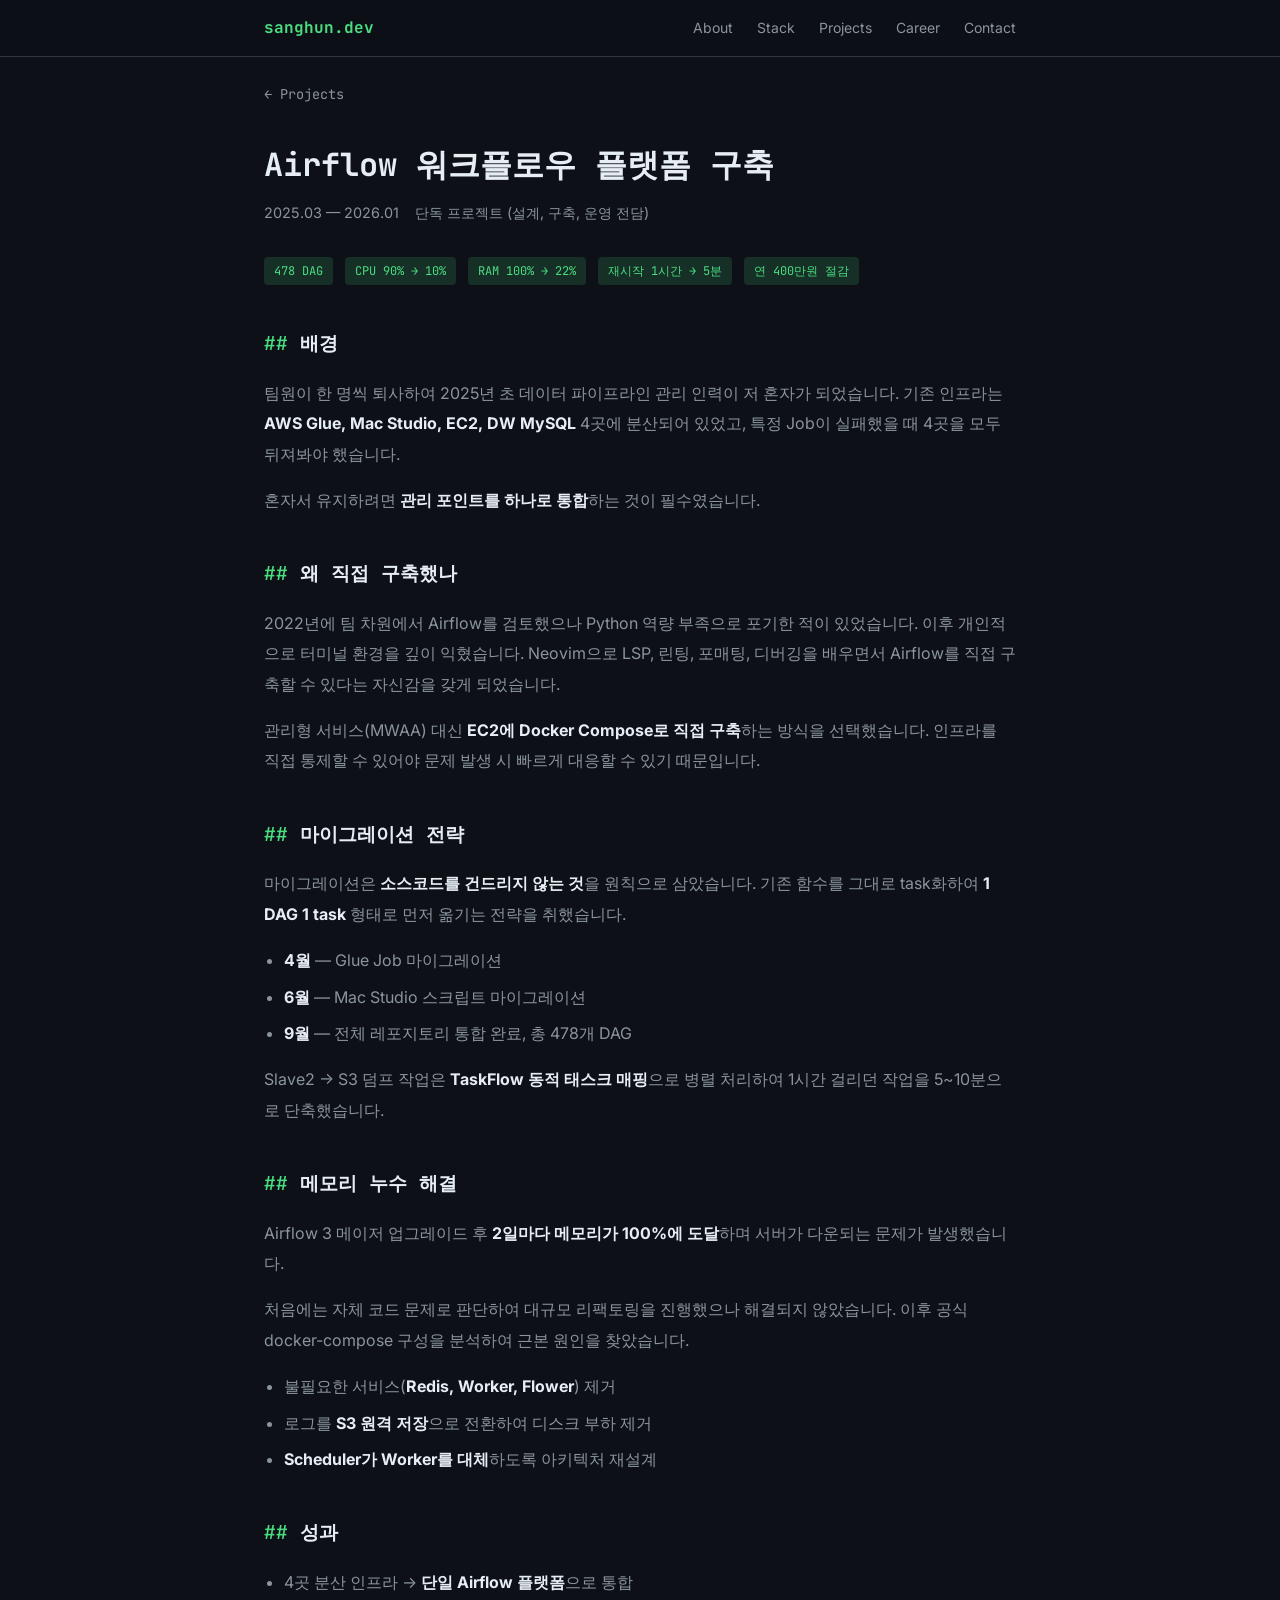
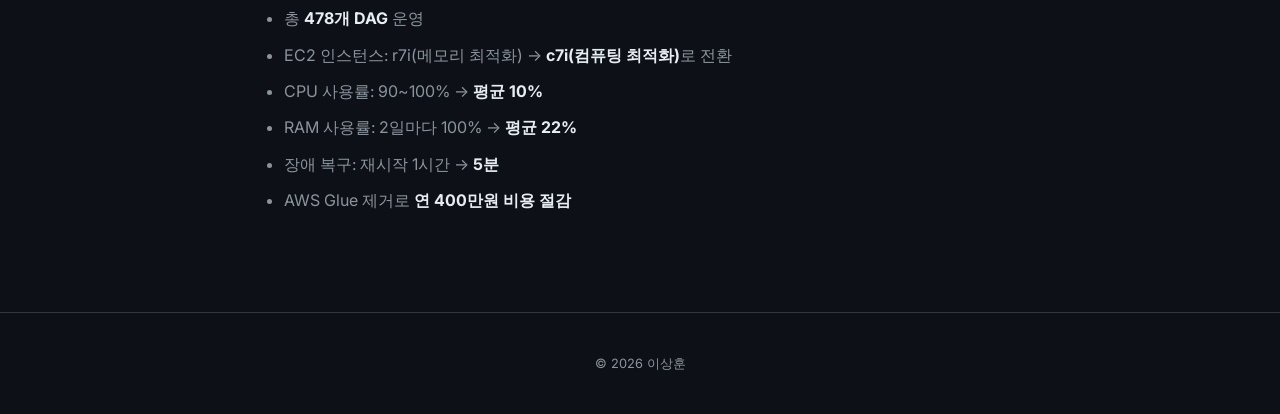
==== projects/airflow.html @ db4880f9 "initial: DE 포트폴리오 사이트 - 메인 페이지: Hero, About, Tech Stack, Projects(5), Career Timeline, Contact - 프로젝" ====
<!DOCTYPE html>
<html lang="ko">
<head>
  <meta charset="UTF-8">
  <meta name="viewport" content="width=device-width, initial-scale=1.0">
  <title>Airflow 워크플로우 플랫폼 구축 | sanghun.dev</title>
  <link rel="stylesheet" href="../css/style.css">
</head>
<body>

  <!-- Navigation -->
  <nav class="nav">
    <div class="nav__inner">
      <a href="../index.html" class="nav__logo">sanghun.dev</a>
      <ul class="nav__links">
        <li><a href="../index.html#about">About</a></li>
        <li><a href="../index.html#stack">Stack</a></li>
        <li><a href="../index.html#projects">Projects</a></li>
        <li><a href="../index.html#career">Career</a></li>
        <li><a href="../index.html#contact">Contact</a></li>
      </ul>
    </div>
  </nav>

  <!-- Project Detail -->
  <section class="project-detail">
    <div class="container">
      <a href="../index.html#projects" class="project-detail__back">&larr; Projects</a>
      <h1 class="project-detail__title">Airflow 워크플로우 플랫폼 구축</h1>
      <div class="project-detail__meta">
        <span>2025.03 &mdash; 2026.01</span>
        <span>단독 프로젝트 (설계, 구축, 운영 전담)</span>
      </div>
      <div class="project-detail__metrics-bar">
        <span class="metric">478 DAG</span>
        <span class="metric">CPU 90% &rarr; 10%</span>
        <span class="metric">RAM 100% &rarr; 22%</span>
        <span class="metric">재시작 1시간 &rarr; 5분</span>
        <span class="metric">연 400만원 절감</span>
      </div>

      <div class="project-detail__content">
        <h2>배경</h2>
        <p>
          팀원이 한 명씩 퇴사하여 2025년 초 데이터 파이프라인 관리 인력이 저 혼자가 되었습니다.
          기존 인프라는 <strong>AWS Glue, Mac Studio, EC2, DW MySQL</strong> 4곳에 분산되어 있었고,
          특정 Job이 실패했을 때 4곳을 모두 뒤져봐야 했습니다.
        </p>
        <p>
          혼자서 유지하려면 <strong>관리 포인트를 하나로 통합</strong>하는 것이 필수였습니다.
        </p>

        <h2>왜 직접 구축했나</h2>
        <p>
          2022년에 팀 차원에서 Airflow를 검토했으나 Python 역량 부족으로 포기한 적이 있었습니다.
          이후 개인적으로 터미널 환경을 깊이 익혔습니다.
          Neovim으로 LSP, 린팅, 포매팅, 디버깅을 배우면서
          Airflow를 직접 구축할 수 있다는 자신감을 갖게 되었습니다.
        </p>
        <p>
          관리형 서비스(MWAA) 대신 <strong>EC2에 Docker Compose로 직접 구축</strong>하는 방식을 선택했습니다.
          인프라를 직접 통제할 수 있어야 문제 발생 시 빠르게 대응할 수 있기 때문입니다.
        </p>

        <h2>마이그레이션 전략</h2>
        <p>
          마이그레이션은 <strong>소스코드를 건드리지 않는 것</strong>을 원칙으로 삼았습니다.
          기존 함수를 그대로 task화하여 <strong>1 DAG 1 task</strong> 형태로 먼저 옮기는 전략을 취했습니다.
        </p>
        <ul>
          <li><strong>4월</strong> &mdash; Glue Job 마이그레이션</li>
          <li><strong>6월</strong> &mdash; Mac Studio 스크립트 마이그레이션</li>
          <li><strong>9월</strong> &mdash; 전체 레포지토리 통합 완료, 총 478개 DAG</li>
        </ul>
        <p>
          Slave2 &rarr; S3 덤프 작업은 <strong>TaskFlow 동적 태스크 매핑</strong>으로 병렬 처리하여
          1시간 걸리던 작업을 5~10분으로 단축했습니다.
        </p>

        <h2>메모리 누수 해결</h2>
        <p>
          Airflow 3 메이저 업그레이드 후 <strong>2일마다 메모리가 100%에 도달</strong>하며 서버가 다운되는 문제가 발생했습니다.
        </p>
        <p>
          처음에는 자체 코드 문제로 판단하여 대규모 리팩토링을 진행했으나 해결되지 않았습니다.
          이후 공식 docker-compose 구성을 분석하여 근본 원인을 찾았습니다.
        </p>
        <ul>
          <li>불필요한 서비스(<strong>Redis, Worker, Flower</strong>) 제거</li>
          <li>로그를 <strong>S3 원격 저장</strong>으로 전환하여 디스크 부하 제거</li>
          <li><strong>Scheduler가 Worker를 대체</strong>하도록 아키텍처 재설계</li>
        </ul>

        <h2>성과</h2>
        <ul>
          <li>4곳 분산 인프라 &rarr; <strong>단일 Airflow 플랫폼</strong>으로 통합</li>
          <li>총 <strong>478개 DAG</strong> 운영</li>
          <li>EC2 인스턴스: r7i(메모리 최적화) &rarr; <strong>c7i(컴퓨팅 최적화)</strong>로 전환</li>
          <li>CPU 사용률: 90~100% &rarr; <strong>평균 10%</strong></li>
          <li>RAM 사용률: 2일마다 100% &rarr; <strong>평균 22%</strong></li>
          <li>장애 복구: 재시작 1시간 &rarr; <strong>5분</strong></li>
          <li>AWS Glue 제거로 <strong>연 400만원 비용 절감</strong></li>
        </ul>
      </div>
    </div>
  </section>

  <!-- Footer -->
  <footer class="footer">
    <div class="container">
      <p>&copy; 2026 이상훈</p>
    </div>
  </footer>

  <script src="../js/main.js"></script>
</body>
</html>
---- css/style.css ----
@import url('https://fonts.googleapis.com/css2?family=Inter:wght@400;500;600&family=JetBrains+Mono:wght@400;500;700&display=swap');

:root {
  --bg-primary: #0d1117;
  --bg-secondary: #161b22;
  --text-primary: #e6edf3;
  --text-secondary: #8b949e;
  --accent: #4ade80;
  --accent-dim: rgba(74, 222, 128, 0.15);
  --border: #30363d;
  --max-width: 800px;
}

*,
*::before,
*::after {
  margin: 0;
  padding: 0;
  box-sizing: border-box;
}

html {
  scroll-behavior: smooth;
}

body {
  font-family: 'Inter', sans-serif;
  background: var(--bg-primary);
  color: var(--text-primary);
  line-height: 1.7;
  -webkit-font-smoothing: antialiased;
}

/* --- Navigation --- */

.nav {
  position: fixed;
  top: 0;
  left: 0;
  right: 0;
  z-index: 100;
  background: rgba(13, 17, 23, 0.85);
  backdrop-filter: blur(12px);
  border-bottom: 1px solid var(--border);
}

.nav__inner {
  max-width: var(--max-width);
  margin: 0 auto;
  padding: 0 24px;
  display: flex;
  align-items: center;
  justify-content: space-between;
  height: 56px;
}

.nav__logo {
  font-family: 'JetBrains Mono', monospace;
  font-weight: 700;
  font-size: 1rem;
  color: var(--accent);
  text-decoration: none;
}

.nav__links {
  display: flex;
  gap: 24px;
  list-style: none;
}

.nav__links a {
  color: var(--text-secondary);
  text-decoration: none;
  font-size: 0.875rem;
  transition: color 0.2s;
}

.nav__links a:hover,
.nav__links a.active {
  color: var(--text-primary);
}

/* --- Layout --- */

.container {
  max-width: var(--max-width);
  margin: 0 auto;
  padding: 0 24px;
}

section {
  padding: 80px 0;
}

/* --- Hero --- */

.hero {
  min-height: 100vh;
  display: flex;
  align-items: center;
  padding-top: 56px;
}

.hero__greeting {
  font-family: 'JetBrains Mono', monospace;
  color: var(--accent);
  font-size: 1rem;
  margin-bottom: 16px;
}

.hero__name {
  font-family: 'JetBrains Mono', monospace;
  font-size: 2.5rem;
  font-weight: 700;
  margin-bottom: 12px;
}

.hero__tagline {
  font-size: 1.125rem;
  color: var(--text-secondary);
  max-width: 600px;
  margin-bottom: 32px;
}

.hero__links {
  display: flex;
  gap: 16px;
}

.hero__links a {
  color: var(--text-secondary);
  text-decoration: none;
  font-family: 'JetBrains Mono', monospace;
  font-size: 0.875rem;
  padding: 8px 16px;
  border: 1px solid var(--border);
  border-radius: 6px;
  transition: all 0.2s;
}

.hero__links a:hover {
  color: var(--accent);
  border-color: var(--accent);
}

/* --- Section Headings --- */

.section-title {
  font-family: 'JetBrains Mono', monospace;
  font-size: 1.5rem;
  font-weight: 700;
  margin-bottom: 8px;
}

.section-title::before {
  content: '# ';
  color: var(--accent);
}

.section-subtitle {
  color: var(--text-secondary);
  font-size: 0.9rem;
  margin-bottom: 40px;
}

/* --- About --- */

.about__text {
  color: var(--text-secondary);
  font-size: 1rem;
  line-height: 1.8;
}

.about__text strong {
  color: var(--text-primary);
}

/* --- Tech Stack --- */

.tech-grid {
  display: flex;
  flex-wrap: wrap;
  gap: 10px;
}

.tech-tag {
  font-family: 'JetBrains Mono', monospace;
  font-size: 0.8rem;
  padding: 6px 14px;
  background: var(--bg-secondary);
  border: 1px solid var(--border);
  border-radius: 20px;
  color: var(--text-secondary);
  transition: all 0.2s;
}

.tech-tag:hover {
  border-color: var(--accent);
  color: var(--accent);
}

.tech-category {
  font-family: 'JetBrains Mono', monospace;
  font-size: 0.75rem;
  color: var(--accent);
  margin-bottom: 10px;
  margin-top: 24px;
}

.tech-category:first-child {
  margin-top: 0;
}

/* --- Projects --- */

.projects-grid {
  display: flex;
  flex-direction: column;
  gap: 16px;
}

.project-card {
  display: block;
  text-decoration: none;
  color: inherit;
  padding: 24px;
  background: var(--bg-secondary);
  border: 1px solid var(--border);
  border-radius: 8px;
  transition: all 0.2s;
}

.project-card:hover {
  border-color: var(--accent);
  transform: translateY(-2px);
}

.project-card__header {
  display: flex;
  justify-content: space-between;
  align-items: baseline;
  margin-bottom: 8px;
}

.project-card__title {
  font-family: 'JetBrains Mono', monospace;
  font-size: 1rem;
  font-weight: 600;
}

.project-card__period {
  font-size: 0.8rem;
  color: var(--text-secondary);
  font-family: 'JetBrains Mono', monospace;
}

.project-card__desc {
  color: var(--text-secondary);
  font-size: 0.9rem;
  margin-bottom: 12px;
}

.project-card__metrics {
  display: flex;
  flex-wrap: wrap;
  gap: 8px;
}

.metric {
  font-family: 'JetBrains Mono', monospace;
  font-size: 0.75rem;
  padding: 4px 10px;
  background: var(--accent-dim);
  color: var(--accent);
  border-radius: 4px;
}

/* --- Career Timeline --- */

.timeline {
  position: relative;
  padding-left: 24px;
}

.timeline::before {
  content: '';
  position: absolute;
  left: 0;
  top: 0;
  bottom: 0;
  width: 2px;
  background: var(--border);
}

.timeline__item {
  position: relative;
  padding-bottom: 32px;
}

.timeline__item:last-child {
  padding-bottom: 0;
}

.timeline__item::before {
  content: '';
  position: absolute;
  left: -28px;
  top: 6px;
  width: 10px;
  height: 10px;
  border-radius: 50%;
  background: var(--accent);
  border: 2px solid var(--bg-primary);
}

.timeline__year {
  font-family: 'JetBrains Mono', monospace;
  font-size: 0.8rem;
  color: var(--accent);
  margin-bottom: 4px;
}

.timeline__title {
  font-weight: 600;
  font-size: 0.95rem;
  margin-bottom: 4px;
}

.timeline__desc {
  color: var(--text-secondary);
  font-size: 0.85rem;
}

/* --- Contact --- */

.contact__links {
  display: flex;
  gap: 16px;
}

.contact__link {
  color: var(--text-secondary);
  text-decoration: none;
  font-family: 'JetBrains Mono', monospace;
  font-size: 0.9rem;
  padding: 12px 24px;
  border: 1px solid var(--border);
  border-radius: 6px;
  transition: all 0.2s;
}

.contact__link:hover {
  color: var(--accent);
  border-color: var(--accent);
}

/* --- Project Detail Page --- */

.project-detail {
  padding-top: 80px;
}

.project-detail__back {
  display: inline-block;
  color: var(--text-secondary);
  text-decoration: none;
  font-family: 'JetBrains Mono', monospace;
  font-size: 0.85rem;
  margin-bottom: 32px;
  transition: color 0.2s;
}

.project-detail__back:hover {
  color: var(--accent);
}

.project-detail__title {
  font-family: 'JetBrains Mono', monospace;
  font-size: 2rem;
  font-weight: 700;
  margin-bottom: 8px;
}

.project-detail__meta {
  color: var(--text-secondary);
  font-size: 0.9rem;
  margin-bottom: 32px;
  display: flex;
  gap: 16px;
  flex-wrap: wrap;
}

.project-detail__content {
  color: var(--text-secondary);
  font-size: 1rem;
  line-height: 1.9;
}

.project-detail__content h2 {
  font-family: 'JetBrains Mono', monospace;
  font-size: 1.2rem;
  font-weight: 600;
  color: var(--text-primary);
  margin-top: 40px;
  margin-bottom: 16px;
}

.project-detail__content h2::before {
  content: '## ';
  color: var(--accent);
}

.project-detail__content p {
  margin-bottom: 16px;
}

.project-detail__content ul {
  padding-left: 20px;
  margin-bottom: 16px;
}

.project-detail__content li {
  margin-bottom: 6px;
}

.project-detail__content strong {
  color: var(--text-primary);
}

.project-detail__metrics-bar {
  display: flex;
  flex-wrap: wrap;
  gap: 12px;
  margin-bottom: 40px;
}

/* --- Fade-in animation --- */

.fade-in {
  opacity: 0;
  transform: translateY(20px);
  transition: opacity 0.6s ease, transform 0.6s ease;
}

.fade-in.visible {
  opacity: 1;
  transform: translateY(0);
}

/* --- Footer --- */

.footer {
  text-align: center;
  padding: 40px 0;
  color: var(--text-secondary);
  font-size: 0.8rem;
  border-top: 1px solid var(--border);
}

/* --- Responsive --- */

@media (max-width: 640px) {
  .hero__name {
    font-size: 1.75rem;
  }

  .hero__tagline {
    font-size: 1rem;
  }

  section {
    padding: 60px 0;
  }

  .nav__links {
    gap: 16px;
  }

  .nav__links a {
    font-size: 0.8rem;
  }

  .project-card__header {
    flex-direction: column;
    gap: 4px;
  }

  .project-detail__title {
    font-size: 1.5rem;
  }

  .contact__links {
    flex-direction: column;
  }
}
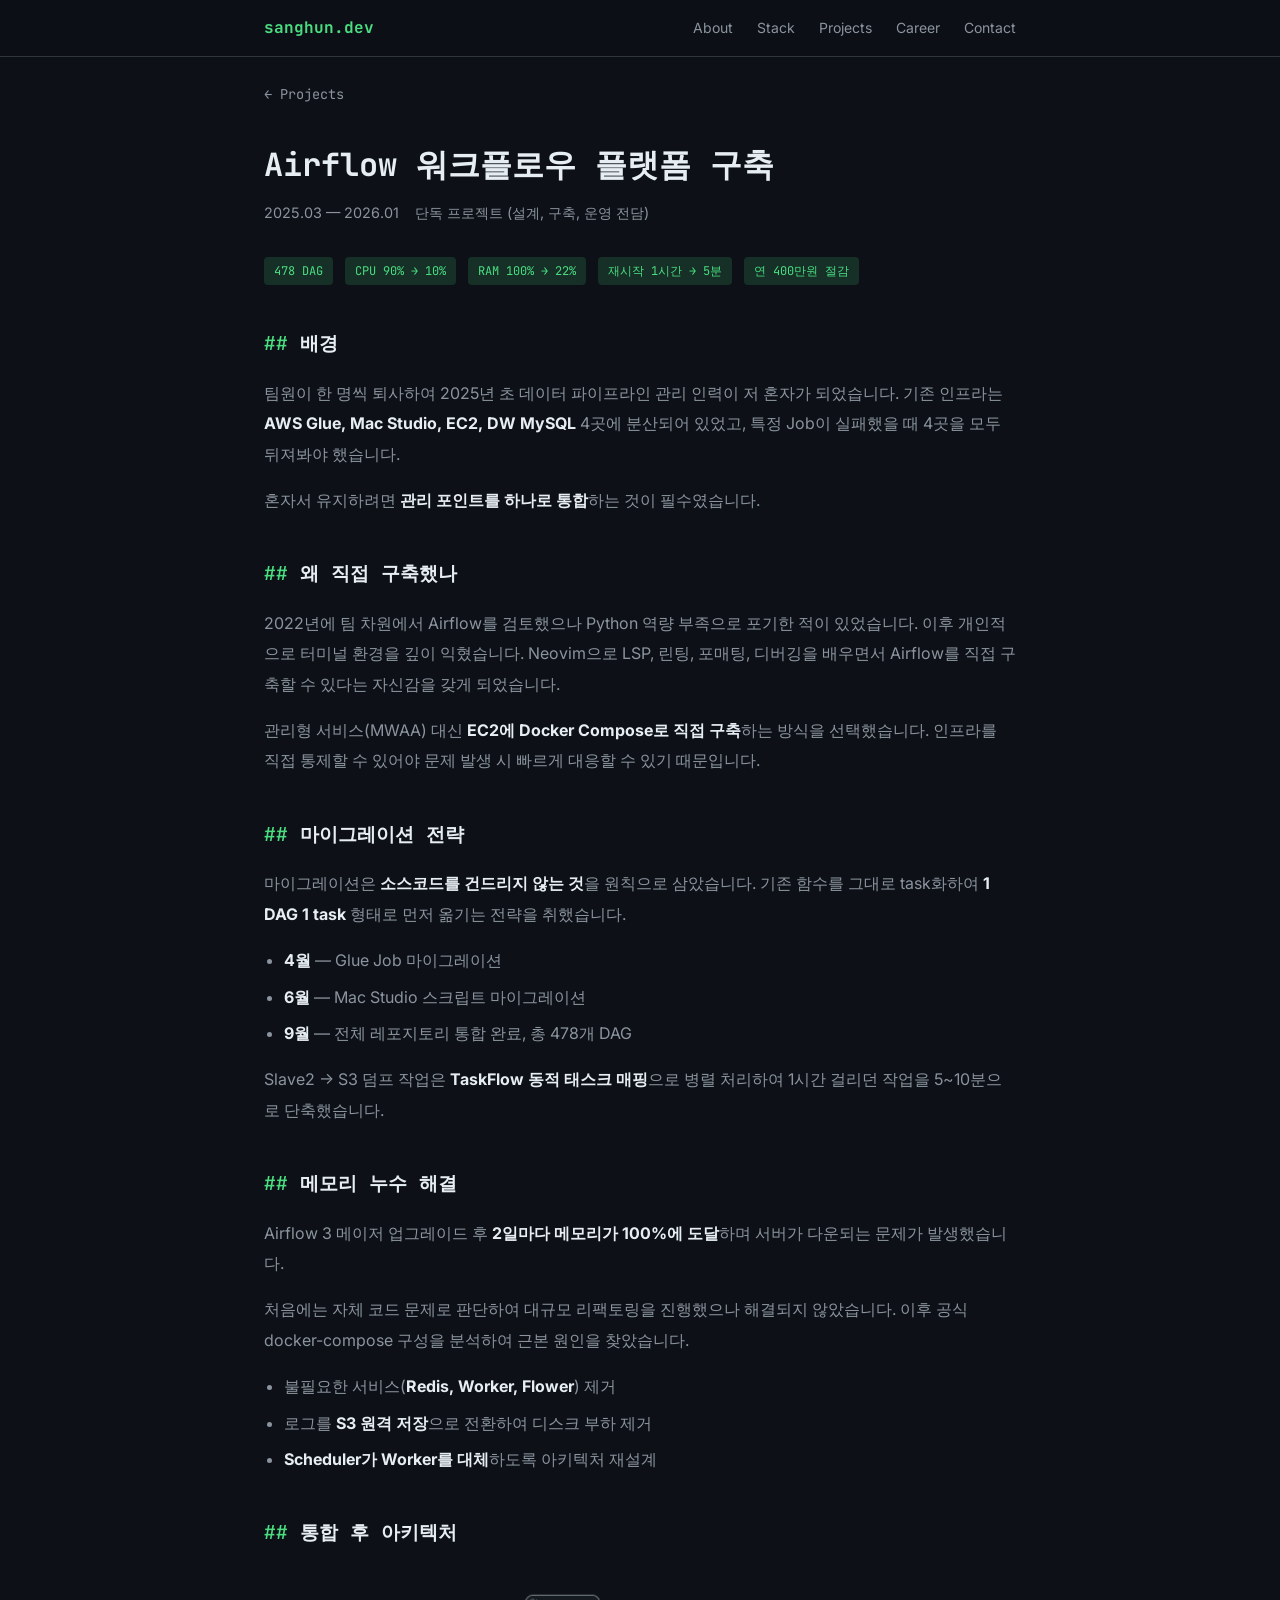
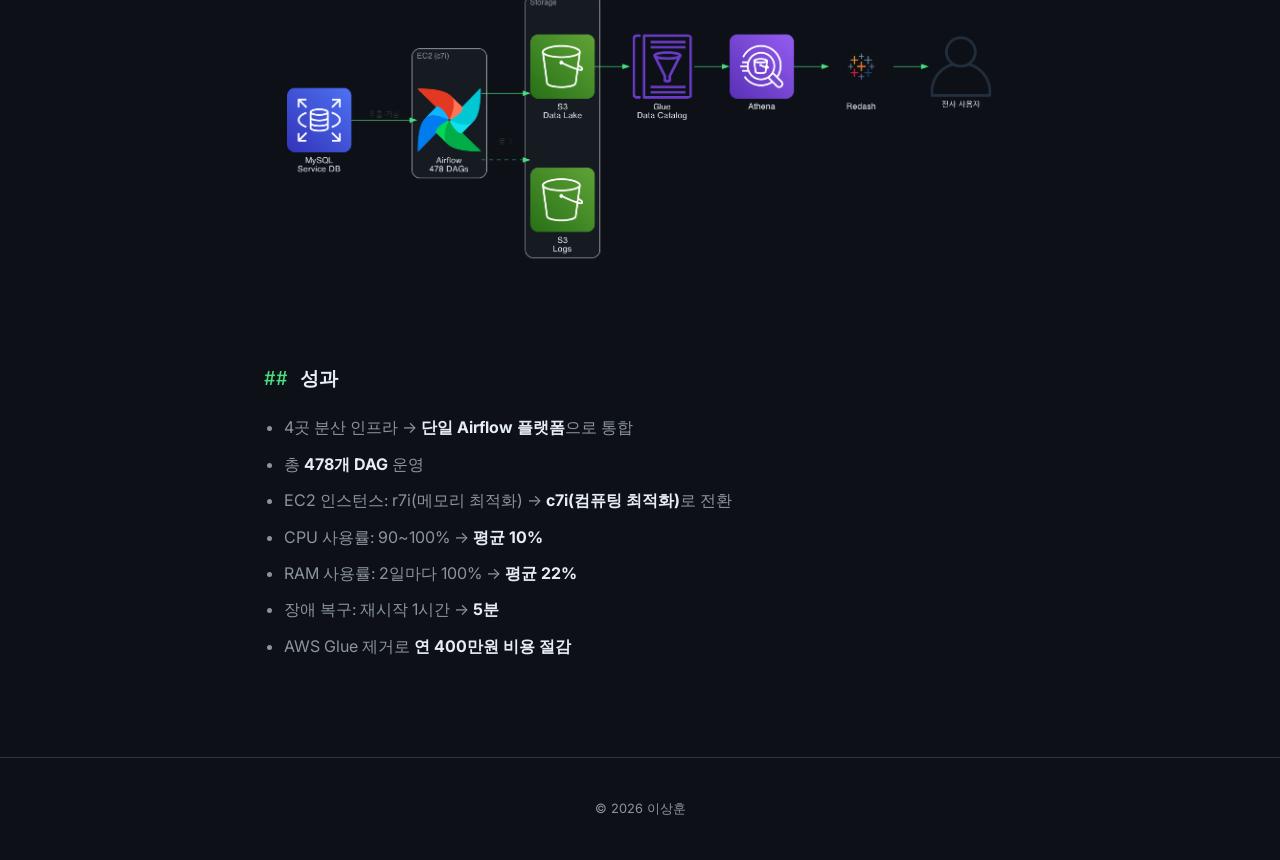
==== commit c9df1783: "career 레포 기반 콘텐츠 리프레쉬 + 아키텍처 다이어그램 추가 - career 레포 기반으로 프로젝트(검색 개선, DDRP) 및 타임라인 보강 - LinkedIn 링크 추가," ====
--- a/projects/airflow.html
+++ b/projects/airflow.html
@@ -91,6 +91,9 @@
           <li><strong>Scheduler가 Worker를 대체</strong>하도록 아키텍처 재설계</li>
         </ul>
 
+        <h2>통합 후 아키텍처</h2>
+        <img src="../images/airflow-platform.png" alt="Airflow 플랫폼 아키텍처" style="width:100%; margin-bottom:24px; border-radius:8px;">
+
         <h2>성과</h2>
         <ul>
           <li>4곳 분산 인프라 &rarr; <strong>단일 Airflow 플랫폼</strong>으로 통합</li>
